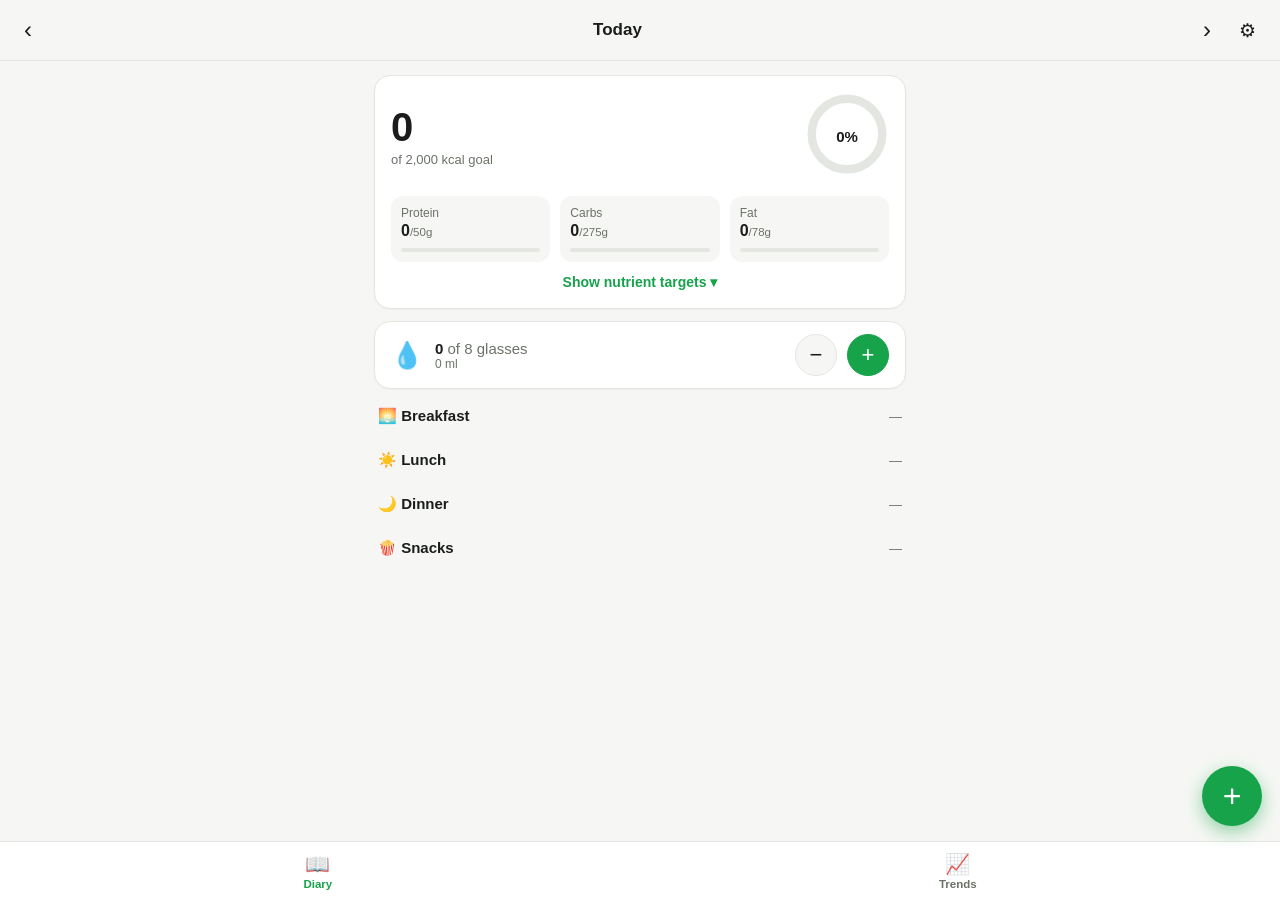
==== index.html @ a50e55f8 "Accept Google's new AQ.-format API keys Google now issues Gemini keys starting with AQ. as well as t" ====
<!DOCTYPE html>
<html lang="en">
<head>
<meta charset="UTF-8">
<meta name="viewport" content="width=device-width, initial-scale=1, viewport-fit=cover, user-scalable=no">
<title>NutriLog</title>
<meta name="description" content="Track everything you eat — calories and all nutrients, with photos, barcode scanning, AI photo analysis, and trends.">
<link rel="manifest" href="./manifest.webmanifest">
<meta name="theme-color" content="#16a34a">
<meta name="apple-mobile-web-app-capable" content="yes">
<meta name="apple-mobile-web-app-status-bar-style" content="black-translucent">
<meta name="apple-mobile-web-app-title" content="NutriLog">
<link rel="apple-touch-icon" href="./icons/icon-180.png">
<link rel="icon" href="./icons/icon-192.png">
<link rel="stylesheet" href="./style.css">
</head>
<body>

<!-- ============ DIARY TAB ============ -->
<div id="tabDiary" class="tab-page">
  <header class="topbar">
    <button id="prevDay" class="icon-btn" aria-label="Previous day">‹</button>
    <button id="dateLabel" class="date-label">Today</button>
    <button id="nextDay" class="icon-btn" aria-label="Next day">›</button>
    <button id="settingsBtn" class="icon-btn gear" aria-label="Settings">⚙</button>
  </header>

  <main>
    <!-- Daily totals -->
    <section class="card totals-card">
      <div class="kcal-row">
        <div>
          <div class="kcal-big"><span id="kcalTotal">0</span></div>
          <div class="kcal-sub" id="kcalGoalText">calories</div>
        </div>
        <div class="kcal-ring"><svg viewBox="0 0 100 100" width="84" height="84">
          <circle cx="50" cy="50" r="42" class="ring-bg"/>
          <circle cx="50" cy="50" r="42" class="ring-fg" id="kcalRing"/>
        </svg><div class="ring-pct" id="kcalPct"></div></div>
      </div>
      <div class="macro-grid" id="macroGrid"></div>
      <button id="toggleNutrients" class="link-btn">Show nutrient targets ▾</button>
      <div id="nutrientTable" class="target-list hidden"></div>
    </section>

    <!-- Water -->
    <section class="card water-card">
      <div class="water-info">
        <span class="water-ico">💧</span>
        <div><b id="waterCount">0</b> <span class="muted">of 8 glasses</span>
          <div class="water-ml muted" id="waterMl">0 ml</div></div>
      </div>
      <div class="water-btns">
        <button id="waterMinus" class="round-btn" aria-label="Remove glass">−</button>
        <button id="waterPlus" class="round-btn primary" aria-label="Add glass">+</button>
      </div>
    </section>

    <!-- Meals -->
    <div id="mealSections"></div>
  </main>

  <button id="addBtn" class="fab" aria-label="Add food">+</button>
</div>

<!-- ============ TRENDS TAB ============ -->
<div id="tabTrends" class="tab-page hidden">
  <header class="topbar"><span class="date-label" style="padding:8px">Trends</span></header>
  <main>
    <section class="card">
      <h3 class="chart-title">Calories — last 14 days</h3>
      <div id="kcalChart" class="chart-box"></div>
      <p id="kcalChartStatus" class="chart-status">Tap a bar to see details</p>
      <div class="avg-row" id="avgRow"></div>
    </section>

    <section class="card">
      <h3 class="chart-title">Weight</h3>
      <div class="weight-input-row">
        <input id="weightInput" type="number" inputmode="decimal" step="any" min="0" placeholder="Today's weight">
        <span class="muted" id="weightUnitLabel">kg</span>
        <button id="weightSave" class="btn btn-primary btn-sm">Save</button>
      </div>
      <div id="weightChart" class="chart-box"></div>
      <p id="weightChartStatus" class="chart-status"></p>
    </section>
  </main>
</div>

<!-- Bottom navigation -->
<nav class="tabbar">
  <button data-tab="tabDiary" class="tab-btn active"><span>📖</span>Diary</button>
  <button data-tab="tabTrends" class="tab-btn"><span>📈</span>Trends</button>
</nav>

<!-- Add menu sheet -->
<div id="addSheet" class="sheet hidden">
  <div class="sheet-backdrop" data-close></div>
  <div class="sheet-body">
    <div class="sheet-grid">
      <button class="sheet-opt" id="optScan"><span class="opt-ico">🏷️</span>Scan barcode</button>
      <button class="sheet-opt" id="optPhoto"><span class="opt-ico">📷</span>Photo</button>
      <button class="sheet-opt" id="optSearch"><span class="opt-ico">🔎</span>Search</button>
      <button class="sheet-opt" id="optManual"><span class="opt-ico">✏️</span>Manual</button>
    </div>
    <div id="recentsBlock" class="hidden">
      <h4 class="recents-title">Recent foods</h4>
      <div id="recentsList" class="recents-list"></div>
    </div>
  </div>
</div>

<!-- Barcode scanner -->
<div id="scanModal" class="modal hidden">
  <div class="scan-wrap">
    <video id="scanVideo" playsinline></video>
    <div class="scan-frame"></div>
    <p class="scan-hint">Point at the barcode</p>
    <p id="scanStatus" class="scan-status"></p>
    <button id="scanCancel" class="btn btn-light scan-cancel">Cancel</button>
  </div>
</div>

<!-- Search modal -->
<div id="searchModal" class="modal hidden">
  <div class="modal-card">
    <div class="modal-head"><h3>Search food</h3><button class="icon-btn" data-close-search>✕</button></div>
    <div class="search-row">
      <input id="searchInput" type="search" placeholder="e.g. greek yogurt" autocomplete="off">
      <button id="searchGo" class="btn btn-primary">Go</button>
    </div>
    <div id="searchResults" class="search-results"></div>
  </div>
</div>

<!-- Entry form -->
<div id="entryModal" class="modal hidden">
  <div class="modal-card">
    <div class="modal-head"><h3 id="entryTitle">Add food</h3><button class="icon-btn" data-close-entry>✕</button></div>
    <form id="entryForm">
      <div class="photo-row">
        <img id="photoPreview" class="photo-preview hidden" alt="">
        <div class="photo-btns">
          <button type="button" id="photoBtn" class="btn btn-light btn-sm">📷 Add photo</button>
          <button type="button" id="aiBtn" class="btn btn-ai btn-sm">✨ Estimate with AI</button>
        </div>
        <input type="file" id="photoInput" accept="image/*" capture="environment" hidden>
      </div>
      <p id="aiStatus" class="hint hidden"></p>

      <div class="meal-chips" id="mealChips"></div>

      <label>Name<input id="fName" required placeholder="e.g. Oatmeal with banana"></label>
      <label>Brand <span class="opt">(optional)</span><input id="fBrand" placeholder="e.g. Quaker"></label>

      <div id="amountBlock" class="hidden">
        <label>Amount eaten (g / ml)<input id="fAmount" type="number" inputmode="decimal" min="0" step="any"></label>
        <div id="servingBtns" class="serving-btns"></div>
        <p class="hint">Nutrients update automatically from per-100g data. You can still edit them.</p>
      </div>

      <h4 class="form-sub">Nutrition (what you ate)</h4>
      <div id="nutrientInputs" class="nutrient-inputs"></div>
      <button type="button" id="moreNutrients" class="link-btn">More nutrients ▾</button>

      <div class="form-actions">
        <button type="button" id="deleteEntry" class="btn btn-danger hidden">Delete</button>
        <button type="submit" class="btn btn-primary">Save</button>
      </div>
    </form>
  </div>
</div>

<!-- Settings -->
<div id="settingsModal" class="modal hidden">
  <div class="modal-card">
    <div class="modal-head"><h3>Settings</h3><button class="icon-btn" data-close-settings>✕</button></div>
    <form id="settingsForm">
      <h4 class="form-sub" style="margin-top:4px">Daily goals</h4>
      <div class="nutrient-inputs">
        <label>Calories (kcal)<input id="gKcal" type="number" inputmode="numeric" min="0" placeholder="2000"></label>
        <label>Protein (g)<input id="gProtein" type="number" inputmode="numeric" min="0" placeholder="50"></label>
        <label>Carbs (g)<input id="gCarbs" type="number" inputmode="numeric" min="0" placeholder="275"></label>
        <label>Fat (g)<input id="gFat" type="number" inputmode="numeric" min="0" placeholder="78"></label>
      </div>

      <label>Weight unit
        <select id="gUnit"><option value="kg">kg</option><option value="lb">lb</option></select>
      </label>

      <h4 class="form-sub">AI food analysis <span class="opt">(optional)</span></h4>
      <label>AI key — Gemini (free) or Claude<input id="gApiKey" type="password" placeholder="AIza…, AQ.…, or sk-ant-…" autocomplete="off"></label>
      <p class="hint"><b>Free:</b> get a Google Gemini key at
        <a href="https://aistudio.google.com/apikey" target="_blank" rel="noopener">aistudio.google.com/apikey</a>
        — sign in with Google, tap "Create API key", copy the key (starts with AIza or AQ.),
        paste it here. No credit card; hundreds of analyses per day. Paid alternative: a Claude
        key from console.anthropic.com. The ✨ button then estimates nutrition from a meal photo
        or a typed food name. The key stays on this phone; photos are sent to the AI provider
        only when you tap the button.</p>

      <div class="form-actions"><button type="submit" class="btn btn-primary">Save settings</button></div>
    </form>
    <p class="hint">Nutrient targets follow FDA daily values; calories/protein/carbs/fat use your goals above. All food data stays on your phone.</p>
  </div>
</div>

<div id="toast" class="toast hidden"></div>

<script src="./vendor/zxing.min.js"></script>
<script src="./app.js"></script>
</body>
</html>
---- style.css ----
:root {
  --bg: #f6f7f4;
  --card: #ffffff;
  --text: #1a1d1a;
  --muted: #6b7268;
  --line: #e4e7e1;
  --accent: #16a34a;
  --accent-soft: #dcfce7;
  --danger: #dc2626;
  --chart: #16a34a;
  --ai: #7c3aed;
  --radius: 16px;
}
@media (prefers-color-scheme: dark) {
  :root {
    --bg: #101311;
    --card: #1a1e1b;
    --text: #eef1ec;
    --muted: #9aa197;
    --line: #2a2f2b;
    --accent: #22c55e;
    --accent-soft: #14371f;
    --chart: #19a34c;
    --ai: #a78bfa;
  }
}
* { box-sizing: border-box; margin: 0; }
html { -webkit-text-size-adjust: 100%; }
body {
  font-family: -apple-system, BlinkMacSystemFont, "Segoe UI", Roboto, sans-serif;
  background: var(--bg); color: var(--text);
  padding-bottom: calc(70px + env(safe-area-inset-bottom));
  -webkit-tap-highlight-color: transparent;
}
.muted { color: var(--muted); }

/* Top bar */
.topbar {
  position: sticky; top: 0; z-index: 20;
  display: flex; align-items: center; justify-content: center; gap: 4px;
  padding: calc(10px + env(safe-area-inset-top)) 12px 10px;
  background: color-mix(in srgb, var(--bg) 85%, transparent);
  backdrop-filter: blur(12px); -webkit-backdrop-filter: blur(12px);
  border-bottom: 1px solid var(--line);
}
.date-label {
  flex: 1; text-align: center; font-size: 17px; font-weight: 700;
  background: none; border: none; color: var(--text); padding: 8px;
}
.icon-btn {
  background: none; border: none; color: var(--text);
  font-size: 24px; line-height: 1; padding: 8px 12px; cursor: pointer;
}
.icon-btn.gear { font-size: 19px; }

main { padding: 14px; max-width: 560px; margin: 0 auto; }

.card {
  background: var(--card); border-radius: var(--radius);
  border: 1px solid var(--line); padding: 16px;
  box-shadow: 0 1px 2px rgb(0 0 0 / 4%);
  margin-bottom: 12px;
}

/* Totals */
.kcal-row { display: flex; align-items: center; justify-content: space-between; }
.kcal-big { font-size: 40px; font-weight: 800; letter-spacing: -1px; }
.kcal-sub { color: var(--muted); font-size: 13px; margin-top: 2px; }
.kcal-ring { position: relative; }
.ring-bg { fill: none; stroke: var(--line); stroke-width: 10; }
.ring-fg {
  fill: none; stroke: var(--accent); stroke-width: 10; stroke-linecap: round;
  stroke-dasharray: 264; stroke-dashoffset: 264;
  transform: rotate(-90deg); transform-origin: 50% 50%;
  transition: stroke-dashoffset .5s ease;
}
.ring-pct {
  position: absolute; inset: 0; display: flex; align-items: center; justify-content: center;
  font-size: 15px; font-weight: 700;
}
.macro-grid { display: grid; grid-template-columns: repeat(3, 1fr); gap: 10px; margin-top: 16px; }
.macro { background: var(--bg); border-radius: 12px; padding: 10px; }
.macro .m-label { font-size: 12px; color: var(--muted); }
.macro .m-val { font-size: 16px; font-weight: 700; margin-top: 2px; }
.macro .m-val small { color: var(--muted); font-weight: 500; font-size: 11.5px; }
.macro .bar { height: 4px; background: var(--line); border-radius: 2px; margin-top: 8px; overflow: hidden; }
.macro .bar i { display: block; height: 100%; background: var(--accent); border-radius: 2px; }

.link-btn {
  background: none; border: none; color: var(--accent); font-weight: 600;
  font-size: 14px; padding: 12px 0 2px; width: 100%; text-align: center; cursor: pointer;
}

/* Nutrient target bars */
.target-list { margin-top: 10px; }
.trow {
  display: grid; grid-template-columns: 1fr auto; gap: 2px 10px;
  padding: 7px 2px; border-top: 1px solid var(--line); font-size: 13.5px;
  align-items: center;
}
.trow .t-name { font-weight: 600; }
.trow .t-val { color: var(--muted); font-variant-numeric: tabular-nums; }
.trow .t-bar {
  grid-column: 1 / -1; height: 4px; background: var(--line);
  border-radius: 2px; overflow: hidden;
}
.trow .t-bar i { display: block; height: 100%; background: var(--accent); border-radius: 2px; }
.trow .t-bar i.over { background: var(--danger); }

/* Water */
.water-card { display: flex; align-items: center; justify-content: space-between; padding: 12px 16px; }
.water-info { display: flex; align-items: center; gap: 12px; font-size: 15px; }
.water-ico { font-size: 26px; }
.water-ml { font-size: 12px; }
.water-btns { display: flex; gap: 10px; }
.round-btn {
  width: 42px; height: 42px; border-radius: 50%; font-size: 22px; line-height: 1;
  border: 1px solid var(--line); background: var(--bg); color: var(--text); cursor: pointer;
}
.round-btn.primary { background: var(--accent); border-color: var(--accent); color: #fff; }

/* Meals */
.meal-head {
  display: flex; justify-content: space-between; align-items: center;
  margin: 18px 4px 8px; font-weight: 700; font-size: 15px;
}
.meal-head .muted { font-weight: 500; font-size: 13px; }
.entry-list { display: flex; flex-direction: column; gap: 8px; }
.entry {
  display: flex; align-items: center; gap: 12px;
  background: var(--card); border: 1px solid var(--line);
  border-radius: var(--radius); padding: 9px 14px 9px 9px;
  width: 100%; text-align: left; color: var(--text); cursor: pointer; font: inherit;
}
.entry .thumb {
  width: 48px; height: 48px; border-radius: 12px; object-fit: cover;
  background: var(--accent-soft); flex-shrink: 0;
  display: flex; align-items: center; justify-content: center; font-size: 22px;
}
.entry .e-main { flex: 1; min-width: 0; }
.entry .e-name { font-weight: 600; white-space: nowrap; overflow: hidden; text-overflow: ellipsis; display: block; }
.entry .e-sub { font-size: 12.5px; color: var(--muted); margin-top: 2px; display: block; }
.entry .e-kcal { font-weight: 700; white-space: nowrap; }
.entry .e-kcal small { color: var(--muted); font-weight: 500; }

/* FAB + tab bar */
.fab {
  position: fixed; right: 18px; bottom: calc(74px + env(safe-area-inset-bottom));
  width: 60px; height: 60px; border-radius: 50%;
  background: var(--accent); color: #fff; font-size: 32px; line-height: 1;
  border: none; box-shadow: 0 6px 18px rgb(22 163 74 / 45%); cursor: pointer; z-index: 30;
}
.fab:active { transform: scale(.94); }

.tabbar {
  position: fixed; left: 0; right: 0; bottom: 0; z-index: 25;
  display: flex; justify-content: space-around;
  background: color-mix(in srgb, var(--card) 92%, transparent);
  backdrop-filter: blur(12px); -webkit-backdrop-filter: blur(12px);
  border-top: 1px solid var(--line);
  padding: 6px 0 calc(6px + env(safe-area-inset-bottom));
}
.tab-btn {
  display: flex; flex-direction: column; align-items: center; gap: 2px;
  background: none; border: none; color: var(--muted);
  font-size: 11.5px; font-weight: 600; padding: 4px 22px; cursor: pointer;
}
.tab-btn span { font-size: 20px; }
.tab-btn.active { color: var(--accent); }

/* Sheets & modals */
.hidden { display: none !important; }
.sheet { position: fixed; inset: 0; z-index: 40; }
.sheet-backdrop { position: absolute; inset: 0; background: rgb(0 0 0 / 45%); }
.sheet-body {
  position: absolute; left: 0; right: 0; bottom: 0;
  background: var(--card); border-radius: 22px 22px 0 0;
  padding: 16px 14px calc(20px + env(safe-area-inset-bottom));
  max-height: 75vh; overflow-y: auto;
}
.sheet-grid { display: grid; grid-template-columns: repeat(4, 1fr); gap: 8px; }
.sheet-opt {
  display: flex; flex-direction: column; align-items: center; gap: 6px;
  background: var(--bg); border: 1px solid var(--line); border-radius: 14px;
  padding: 12px 4px; font: inherit; font-size: 12px; font-weight: 600;
  color: var(--text); cursor: pointer;
}
.sheet-opt .opt-ico { font-size: 24px; }
.recents-title { font-size: 13px; color: var(--muted); margin: 16px 4px 8px; text-transform: uppercase; letter-spacing: .4px; }
.recents-list { display: flex; flex-direction: column; gap: 8px; }
.recents-list .entry { background: var(--bg); }

.modal { position: fixed; inset: 0; z-index: 50; background: rgb(0 0 0 / 45%); overflow-y: auto; padding: 20px 12px calc(20px + env(safe-area-inset-bottom)); }
.modal-card { background: var(--card); border-radius: 20px; padding: 18px; max-width: 520px; margin: 0 auto; }
.modal-head { display: flex; align-items: center; justify-content: space-between; margin-bottom: 10px; }
.modal-head h3 { font-size: 19px; }

form label { display: block; font-size: 13.5px; font-weight: 600; color: var(--muted); margin-top: 12px; }
form label .opt { font-weight: 400; }
form input, form select {
  width: 100%; margin-top: 6px; padding: 12px; font-size: 16px;
  border: 1px solid var(--line); border-radius: 12px;
  background: var(--bg); color: var(--text); font-family: inherit;
}
form input:focus { outline: 2px solid var(--accent); border-color: transparent; }
.form-sub { margin-top: 18px; font-size: 15px; }
.nutrient-inputs { display: grid; grid-template-columns: 1fr 1fr; gap: 0 12px; }
.nutrient-inputs label { margin-top: 10px; }
.nutrient-inputs label small { font-weight: 400; }
.form-actions { display: flex; gap: 10px; margin-top: 20px; }
.form-actions .btn { flex: 1; }

.btn {
  padding: 13px 16px; border-radius: 13px; border: none; font-size: 16px;
  font-weight: 700; cursor: pointer; font-family: inherit;
}
.btn-sm { padding: 10px 14px; font-size: 14px; }
.btn-primary { background: var(--accent); color: #fff; }
.btn-light { background: var(--bg); color: var(--text); border: 1px solid var(--line); }
.btn-danger { background: transparent; color: var(--danger); border: 1px solid var(--danger); }
.btn-ai { background: transparent; color: var(--ai); border: 1px solid var(--ai); }
.btn:disabled { opacity: .5; }

.photo-row { display: flex; align-items: center; gap: 12px; margin-top: 4px; }
.photo-btns { display: flex; flex-direction: column; gap: 8px; }
.photo-preview { width: 74px; height: 74px; border-radius: 14px; object-fit: cover; }
.serving-btns { display: flex; flex-wrap: wrap; gap: 8px; margin-top: 8px; }
.serving-btns button {
  border: 1px solid var(--accent); color: var(--accent); background: transparent;
  border-radius: 999px; padding: 6px 12px; font-size: 13.5px; font-weight: 600; cursor: pointer;
}
.hint { font-size: 12.5px; color: var(--muted); margin-top: 8px; line-height: 1.5; }

/* Meal chips */
.meal-chips { display: flex; gap: 6px; margin-top: 12px; }
.chip {
  flex: 1; border: 1px solid var(--line); background: var(--bg); color: var(--muted);
  border-radius: 999px; padding: 8px 4px; font-size: 13px; font-weight: 600; cursor: pointer;
}
.chip.sel { background: var(--accent); border-color: var(--accent); color: #fff; }

/* Scanner */
.scan-wrap { position: fixed; inset: 0; background: #000; display: flex; align-items: center; justify-content: center; }
#scanVideo { width: 100%; height: 100%; object-fit: cover; position: absolute; inset: 0; }
.scan-frame {
  position: relative; width: 78%; max-width: 340px; aspect-ratio: 1.6;
  border: 3px solid rgb(255 255 255 / 90%); border-radius: 18px;
  box-shadow: 0 0 0 100vmax rgb(0 0 0 / 35%);
}
.scan-hint { position: absolute; top: calc(18% - 40px); width: 100%; text-align: center; color: #fff; font-weight: 600; }
.scan-status { position: absolute; bottom: 24%; width: 100%; text-align: center; color: #fff; font-size: 14px; padding: 0 20px; }
.scan-cancel { position: absolute; bottom: calc(40px + env(safe-area-inset-bottom)); left: 50%; transform: translateX(-50%); min-width: 140px; }

/* Search */
.search-row { display: flex; gap: 8px; margin-top: 4px; }
.search-row input { flex: 1; margin-top: 0; padding: 12px; font-size: 16px; border: 1px solid var(--line); border-radius: 12px; background: var(--bg); color: var(--text); }
.search-results { margin-top: 12px; display: flex; flex-direction: column; gap: 8px; max-height: 55vh; overflow-y: auto; }
.search-results .entry { padding: 8px 12px 8px 8px; }
.search-msg { color: var(--muted); text-align: center; padding: 18px 0; font-size: 14px; }

/* Charts */
.chart-title { font-size: 15px; margin-bottom: 12px; }
.chart-box { width: 100%; }
.chart { width: 100%; height: auto; display: block; }
.c-bar { fill: var(--chart); opacity: .55; cursor: pointer; }
.c-bar.today { opacity: 1; }
.c-axis { stroke: var(--line); stroke-width: 1; }
.c-goal { stroke: var(--muted); stroke-width: 1.5; stroke-dasharray: 4 4; }
.c-goal-label, .c-xlabel { fill: var(--muted); font-size: 9px; font-family: inherit; }
.c-xlabel { text-anchor: middle; }
.c-line { fill: none; stroke: var(--chart); stroke-width: 2; stroke-linejoin: round; }
.c-dot { fill: var(--chart); stroke: var(--card); stroke-width: 2; cursor: pointer; }
.chart-status { font-size: 12.5px; color: var(--muted); margin-top: 8px; min-height: 1.2em; }
.avg-row { display: flex; justify-content: space-between; margin-top: 14px; gap: 8px; }
.avg-row div { display: flex; flex-direction: column; gap: 2px; font-size: 14px; }
.avg-row .muted { font-size: 11.5px; }

/* Weight */
.weight-input-row { display: flex; align-items: center; gap: 8px; margin-bottom: 12px; }
.weight-input-row input { flex: 1; padding: 11px; font-size: 16px; border: 1px solid var(--line); border-radius: 12px; background: var(--bg); color: var(--text); }

/* Toast */
.toast {
  position: fixed; left: 50%; transform: translateX(-50%);
  bottom: calc(90px + env(safe-area-inset-bottom));
  background: var(--text); color: var(--bg);
  padding: 11px 18px; border-radius: 999px; font-size: 14.5px; font-weight: 600;
  z-index: 60; max-width: 88%; text-align: center;
}

.hint a { color: var(--accent); font-weight: 600; }
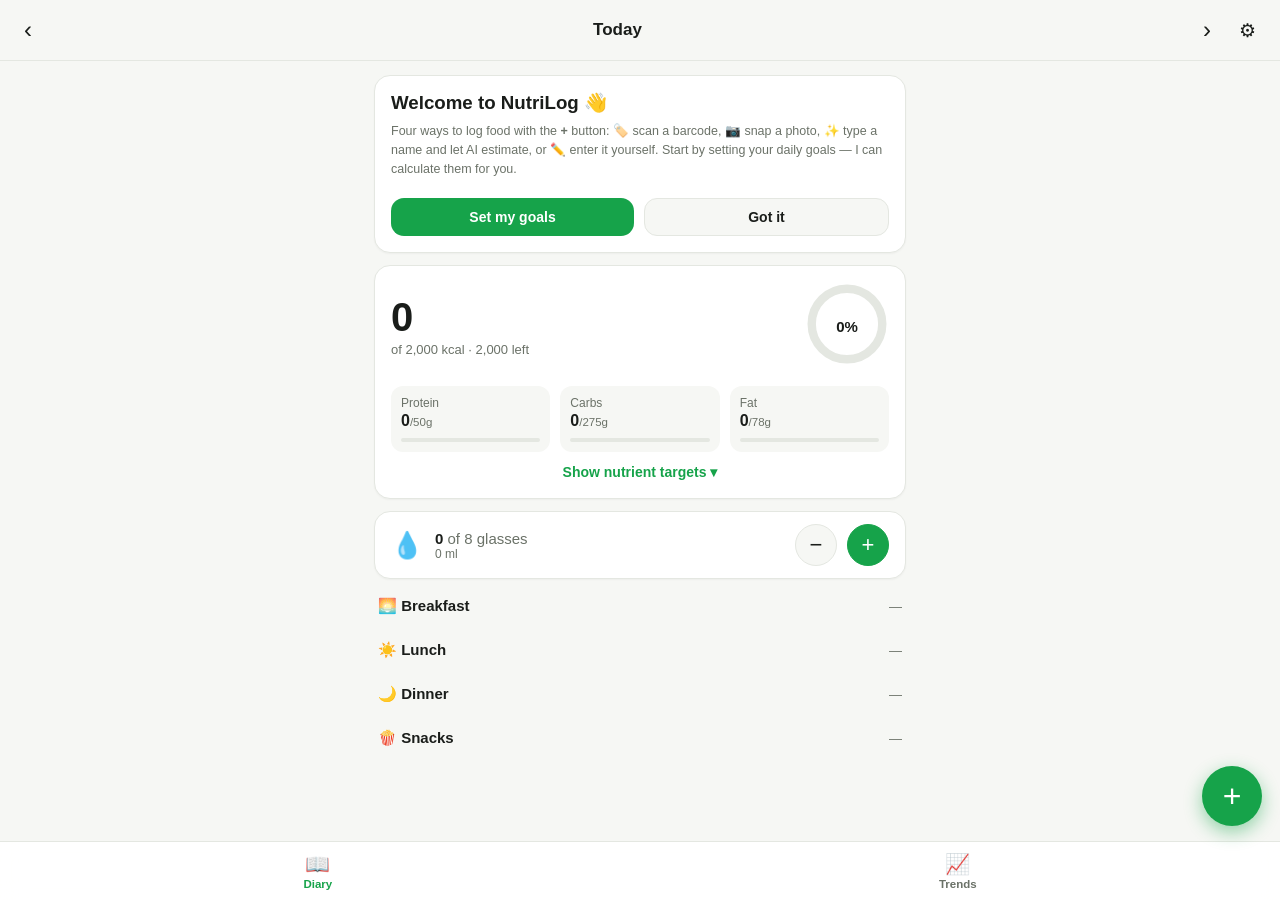
==== commit cd188c66: "Add goal wizard, remaining calories, streaks, welcome card, and backup - Goal wizard: calculates cal" ====
--- a/index.html
+++ b/index.html
@@ -26,6 +26,18 @@
   </header>
 
   <main>
+    <!-- First-run welcome -->
+    <section class="card welcome-card hidden" id="welcomeCard">
+      <h3>Welcome to NutriLog 👋</h3>
+      <p class="hint">Four ways to log food with the <b>+</b> button: 🏷️ scan a barcode,
+        📷 snap a photo, ✨ type a name and let AI estimate, or ✏️ enter it yourself.
+        Start by setting your daily goals — I can calculate them for you.</p>
+      <div class="form-actions">
+        <button id="welcomeGoals" class="btn btn-primary btn-sm">Set my goals</button>
+        <button id="welcomeDismiss" class="btn btn-light btn-sm">Got it</button>
+      </div>
+    </section>
+
     <!-- Daily totals -->
     <section class="card totals-card">
       <div class="kcal-row">
@@ -38,6 +50,7 @@
           <circle cx="50" cy="50" r="42" class="ring-fg" id="kcalRing"/>
         </svg><div class="ring-pct" id="kcalPct"></div></div>
       </div>
+      <div id="streakChip" class="streak hidden"></div>
       <div class="macro-grid" id="macroGrid"></div>
       <button id="toggleNutrients" class="link-btn">Show nutrient targets ▾</button>
       <div id="nutrientTable" class="target-list hidden"></div>
@@ -177,6 +190,27 @@
     <div class="modal-head"><h3>Settings</h3><button class="icon-btn" data-close-settings>✕</button></div>
     <form id="settingsForm">
       <h4 class="form-sub" style="margin-top:4px">Daily goals</h4>
+      <details id="wizard" class="wizard">
+        <summary>🎯 Calculate my goals for me</summary>
+        <div class="nutrient-inputs">
+          <label>Sex<select id="wSex"><option value="m">Male</option><option value="f">Female</option></select></label>
+          <label>Age<input id="wAge" type="number" inputmode="numeric" min="10" max="100" placeholder="35"></label>
+          <label>Height<input id="wHeight" type="number" inputmode="decimal" min="0" placeholder="170"></label>
+          <label>Height unit<select id="wHUnit"><option value="cm">cm</option><option value="in">inches</option></select></label>
+          <label>Weight<input id="wWeight" type="number" inputmode="decimal" min="0" placeholder="75"></label>
+          <label>Activity<select id="wActivity">
+            <option value="1.2">Mostly sitting</option>
+            <option value="1.375" selected>Lightly active</option>
+            <option value="1.55">Active</option>
+            <option value="1.725">Very active</option></select></label>
+          <label>Objective<select id="wObjective">
+            <option value="-500">Lose weight</option>
+            <option value="0" selected>Maintain</option>
+            <option value="300">Gain muscle</option></select></label>
+        </div>
+        <button type="button" id="wCalc" class="btn btn-light btn-sm wizard-calc">Calculate &amp; fill in goals</button>
+        <p class="hint" id="wResult"></p>
+      </details>
       <div class="nutrient-inputs">
         <label>Calories (kcal)<input id="gKcal" type="number" inputmode="numeric" min="0" placeholder="2000"></label>
         <label>Protein (g)<input id="gProtein" type="number" inputmode="numeric" min="0" placeholder="50"></label>
@@ -198,9 +232,20 @@
         or a typed food name. The key stays on this phone; photos are sent to the AI provider
         only when you tap the button.</p>
 
+      <h4 class="form-sub">Backup</h4>
+      <div class="backup-btns">
+        <button type="button" id="exportBtn" class="btn btn-light btn-sm">⬇️ Backup</button>
+        <button type="button" id="importBtn" class="btn btn-light btn-sm">⬆️ Restore</button>
+        <button type="button" id="exportCsvBtn" class="btn btn-light btn-sm">📄 CSV</button>
+        <input type="file" id="importInput" accept=".json,application/json" hidden>
+      </div>
+      <p class="hint">Backups include your food log, water, weight, and goals (not your AI key).
+        Your data lives only on this phone — keep a backup somewhere safe.</p>
+
       <div class="form-actions"><button type="submit" class="btn btn-primary">Save settings</button></div>
     </form>
     <p class="hint">Nutrient targets follow FDA daily values; calories/protein/carbs/fat use your goals above. All food data stays on your phone.</p>
+    <p class="hint" id="verLabel" style="text-align:center"></p>
   </div>
 </div>
 
--- a/style.css
+++ b/style.css
@@ -289,3 +289,17 @@
 }
 
 .hint a { color: var(--accent); font-weight: 600; }
+
+/* Welcome, streak, wizard, backup */
+.welcome-card h3 { margin-bottom: 6px; }
+.streak {
+  display: inline-flex; align-items: center; gap: 6px;
+  background: var(--accent-soft); color: var(--text);
+  border-radius: 999px; padding: 6px 12px; font-size: 13px; font-weight: 700;
+  margin-top: 12px;
+}
+.wizard { margin: 8px 0 4px; border: 1px solid var(--line); border-radius: 12px; padding: 10px 12px; }
+.wizard summary { font-size: 14px; font-weight: 600; color: var(--accent); cursor: pointer; }
+.wizard-calc { margin-top: 12px; width: 100%; }
+.backup-btns { display: flex; gap: 8px; flex-wrap: wrap; margin-top: 8px; }
+.backup-btns .btn { flex: 1; }
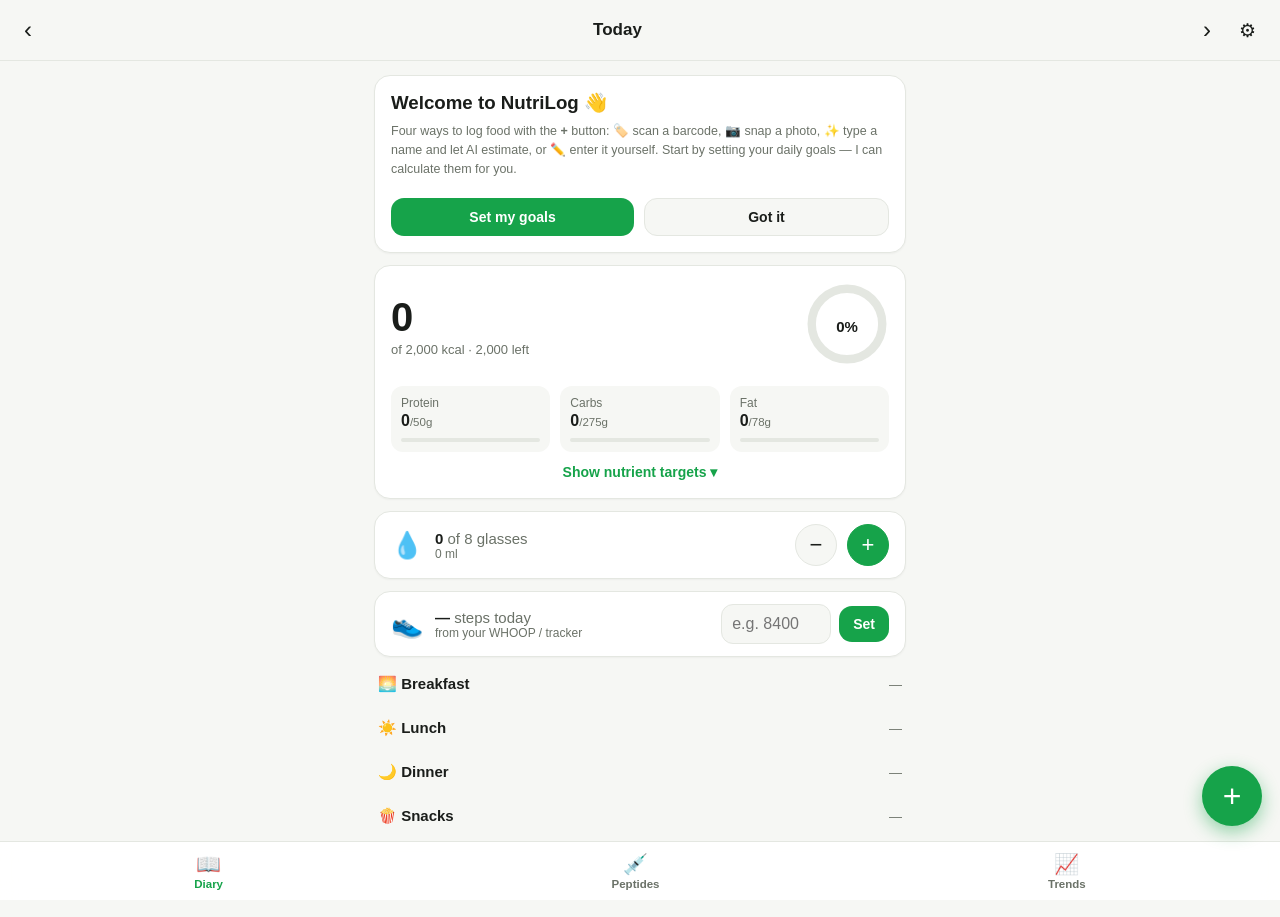
==== commit e32b3045: "Add daily steps card and peptide tracker tab - Steps: manual daily count on the diary (stored with w" ====
--- a/index.html
+++ b/index.html
@@ -69,6 +69,22 @@
       </div>
     </section>
 
+    <!-- Steps (from WHOOP or any tracker) -->
+    <section class="card water-card">
+      <div class="water-info">
+        <span class="water-ico">👟</span>
+        <div><b id="stepsCount">—</b> <span class="muted">steps today</span>
+          <div class="water-ml muted">from your WHOOP / tracker</div></div>
+      </div>
+      <div class="steps-input">
+        <input id="stepsInput" type="number" inputmode="numeric" min="0" placeholder="e.g. 8400">
+        <button id="stepsSave" class="btn btn-primary btn-sm">Set</button>
+      </div>
+    </section>
+
+    <!-- Peptides due banner -->
+    <button class="card pep-due hidden" id="pepDueBanner"></button>
+
     <!-- Meals -->
     <div id="mealSections"></div>
   </main>
@@ -100,9 +116,50 @@
   </main>
 </div>
 
+<!-- ============ PEPTIDES TAB ============ -->
+<div id="tabPeps" class="tab-page hidden">
+  <header class="topbar"><span class="date-label" style="padding:8px">Peptides</span></header>
+  <main>
+    <div id="pepList"></div>
+    <p id="pepEmpty" class="empty-msg hidden">No peptides yet.<br>Add one and it shows up here as a daily checklist.</p>
+    <button id="pepAdd" class="btn btn-primary" style="width:100%">+ Add peptide</button>
+    <p class="hint" style="margin-top:12px">💡 Web apps can't send push notifications on iPhone —
+      pair this checklist with a repeating iPhone alarm at your dose time. The Diary tab shows a
+      banner whenever something is still due today.</p>
+  </main>
+</div>
+
+<!-- Peptide editor -->
+<div id="pepModal" class="modal hidden">
+  <div class="modal-card">
+    <div class="modal-head"><h3 id="pepTitle">Add peptide</h3><button class="icon-btn" data-close-pep>✕</button></div>
+    <form id="pepForm">
+      <label>Name<input id="pName" required placeholder="e.g. BPC-157"></label>
+      <label>Dose <span class="opt">(as you'd say it)</span><input id="pDose" placeholder="e.g. 250 mcg"></label>
+      <label>Days</label>
+      <div class="meal-chips" id="pepDays"></div>
+      <button type="button" id="pepEveryday" class="link-btn" style="padding:6px 0">Select every day</button>
+      <label>Time of day
+        <select id="pTime">
+          <option value="morning">Morning</option>
+          <option value="midday">Midday</option>
+          <option value="evening">Evening</option>
+          <option value="bedtime">Bedtime</option>
+        </select>
+      </label>
+      <label>Notes <span class="opt">(optional)</span><input id="pNotes" placeholder="e.g. on empty stomach, 5 on / 2 off"></label>
+      <div class="form-actions">
+        <button type="button" id="pepDelete" class="btn btn-danger hidden">Delete</button>
+        <button type="submit" class="btn btn-primary">Save</button>
+      </div>
+    </form>
+  </div>
+</div>
+
 <!-- Bottom navigation -->
 <nav class="tabbar">
   <button data-tab="tabDiary" class="tab-btn active"><span>📖</span>Diary</button>
+  <button data-tab="tabPeps" class="tab-btn"><span>💉</span>Peptides</button>
   <button data-tab="tabTrends" class="tab-btn"><span>📈</span>Trends</button>
 </nav>
 
--- a/style.css
+++ b/style.css
@@ -303,3 +303,28 @@
 .wizard-calc { margin-top: 12px; width: 100%; }
 .backup-btns { display: flex; gap: 8px; flex-wrap: wrap; margin-top: 8px; }
 .backup-btns .btn { flex: 1; }
+
+/* Steps + peptides */
+.steps-input { display: flex; gap: 8px; align-items: center; }
+.steps-input input {
+  width: 110px; padding: 10px; font-size: 16px; border: 1px solid var(--line);
+  border-radius: 12px; background: var(--bg); color: var(--text);
+}
+.pep-due {
+  width: 100%; text-align: left; font: inherit; color: var(--text); cursor: pointer;
+  border-color: var(--ai); display: flex; align-items: center; gap: 10px;
+  font-weight: 600; font-size: 14.5px;
+}
+.pep-card { margin-bottom: 10px; }
+.pep-row { display: flex; align-items: center; gap: 12px; }
+.pep-info { flex: 1; min-width: 0; cursor: pointer; }
+.pep-name { font-weight: 700; }
+.pep-sub { font-size: 12.5px; color: var(--muted); margin-top: 2px; }
+.pep-take {
+  border: none; border-radius: 999px; padding: 10px 16px; font-size: 14px;
+  font-weight: 700; cursor: pointer; white-space: nowrap; font-family: inherit;
+  background: var(--accent); color: #fff;
+}
+.pep-take.taken { background: var(--accent-soft); color: var(--text); }
+.pep-take.offday { background: var(--bg); color: var(--muted); border: 1px solid var(--line); }
+.pep-due-dot { color: var(--ai); }
